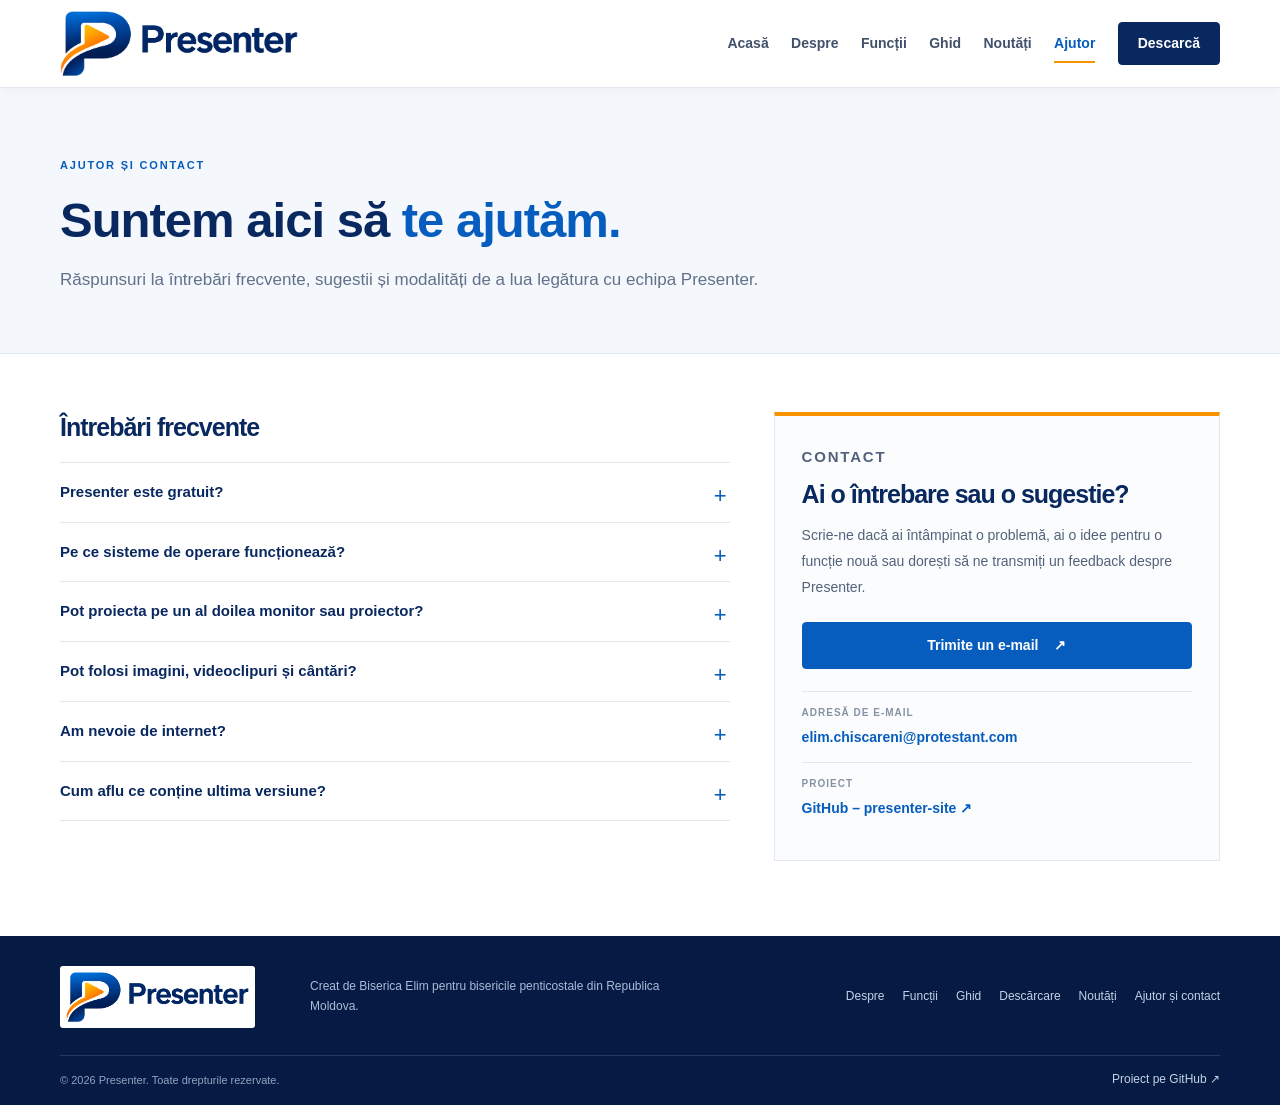
==== ajutor.html @ 41264cc9 "Presenter website redesign" ====
<!doctype html>
<html lang="ro">
<head>
  <meta charset="utf-8"><meta name="viewport" content="width=device-width, initial-scale=1"><meta name="theme-color" content="#09285f">
  <meta name="description" content="Ajutor, întrebări frecvente și date de contact pentru aplicația Presenter.">
  <title>Ajutor și contact – Presenter</title><link rel="icon" href="/assets/presenter-icon.png" type="image/png"><link rel="apple-touch-icon" href="/assets/presenter-icon.png"><link rel="stylesheet" href="/styles.css">
</head>
<body>
  <header class="site-header"><div class="container header-inner"><a class="brand" href="/index.html" aria-label="Presenter – Acasă"><img src="/assets/presenter-logo.png" alt="Presenter" width="250" height="69"></a><button class="menu-toggle" id="menuToggle" aria-label="Deschide meniul" aria-expanded="false" aria-controls="mainNav"><span></span><span></span><span></span></button><nav class="main-nav" id="mainNav" aria-label="Navigare principală"><a href="/index.html">Acasă</a><a href="/despre.html">Despre</a><a href="/functii.html">Funcții</a><a href="/ghid.html">Ghid</a><a href="/noutati.html">Noutăți</a><a class="active" href="/ajutor.html" aria-current="page">Ajutor</a><a class="nav-cta" href="/descarcare.html">Descarcă</a></nav></div></header>
  <main>
    <section class="page-heading"><div class="container"><p class="eyebrow eyebrow-blue">AJUTOR ȘI CONTACT</p><h1>Suntem aici să <span>te ajutăm.</span></h1><p>Răspunsuri la întrebări frecvente, sugestii și modalități de a lua legătura cu echipa Presenter.</p></div></section>
    <section class="content-section"><div class="container help-layout">
      <div><h2 class="subsection-title">Întrebări frecvente</h2><div class="faq-list">
        <details><summary>Presenter este gratuit?</summary><p>Da. Aplicația Presenter este oferită gratuit pentru utilizare de către biserici.</p></details>
        <details><summary>Pe ce sisteme de operare funcționează?</summary><p>Versiunea publicată în prezent este destinată calculatoarelor cu Windows 10 sau Windows 11, pe 64 de biți (x64).</p></details>
        <details><summary>Pot proiecta pe un al doilea monitor sau proiector?</summary><p>Da. Presenter este conceput pentru control de pe calculatorul operatorului și afișarea conținutului pe un ecran separat. În Windows, ecranul trebuie configurat în modul Extindere.</p></details>
        <details><summary>Pot folosi imagini, videoclipuri și cântări?</summary><p>Da. Presenter include funcții pentru versete biblice, cântări, imagini și videoclipuri. Disponibilitatea anumitor opțiuni poate depinde de versiunea instalată.</p></details>
        <details><summary>Am nevoie de internet?</summary><p>Conținutul local poate fi pregătit și utilizat pe calculator. Pentru YouTube și alte resurse online este necesară o conexiune la internet.</p></details>
        <details><summary>Cum aflu ce conține ultima versiune?</summary><p>Deschide pagina Noutăți pentru a consulta istoricul lansărilor și modificările publicate.</p><a class="text-link" href="/noutati.html">Consultă istoricul versiunilor →</a></details>
      </div></div>
      <aside class="contact-panel"><p class="eyebrow eyebrow-blue">CONTACT</p><h2>Ai o întrebare sau o sugestie?</h2><p>Scrie-ne dacă ai întâmpinat o problemă, ai o idee pentru o funcție nouă sau dorești să ne transmiți un feedback despre Presenter.</p><a class="button button-primary contact-button" href="mailto:elim.chiscareni@protestant.com?subject=Mesaj%20pentru%20Presenter&body=Salut!%0A%0AVersiunea%20Presenter:%0A%0ATipul%20mesajului%20(propunere%2Fproblem%C4%83%2F%C3%AEntrebare):%0A%0ADescriere:%0A">Trimite un e-mail <span>↗</span></a><div class="contact-detail"><span>ADRESĂ DE E-MAIL</span><a href="mailto:elim.chiscareni@protestant.com">elim.chiscareni@protestant.com</a></div><div class="contact-detail"><span>PROIECT</span><a href="https://github.com/elimchiscareni/presenter-site" target="_blank" rel="noopener">GitHub – presenter-site ↗</a></div></aside>
    </div></section>
  </main>
  <footer class="site-footer"><div class="container footer-main"><a class="footer-brand" href="/index.html"><img src="/assets/presenter-logo.png" alt="Presenter" width="205" height="57"></a><p class="footer-mission">Creat de Biserica Elim pentru bisericile penticostale din Republica Moldova.</p><div class="footer-links"><a href="/despre.html">Despre</a><a href="/functii.html">Funcții</a><a href="/ghid.html">Ghid</a><a href="/descarcare.html">Descărcare</a><a href="/noutati.html">Noutăți</a><a href="/ajutor.html">Ajutor și contact</a></div></div><div class="container footer-bottom"><span>© <span data-year></span> Presenter. Toate drepturile rezervate.</span><a href="https://github.com/elimchiscareni/presenter-site" target="_blank" rel="noopener">Proiect pe GitHub ↗</a></div></footer>
  <script src="/script.js" defer></script>
</body></html>
---- styles.css ----
:root {
  --navy: #09285f;
  --navy-deep: #061b43;
  --blue: #075dbd;
  --blue-bright: #1682e8;
  --orange: #f79400;
  --ink: #17243a;
  --muted: #62718a;
  --pale: #f4f7fb;
  --line: #e2e8f0;
  --white: #fff;
  --green: #35a77d;
  --content: 1160px;
}
* { box-sizing: border-box; }
html { scroll-behavior: smooth; }
body { margin: 0; color: var(--ink); background: #fff; font-family: "Segoe UI", Arial, sans-serif; line-height: 1.65; }
a { color: inherit; text-decoration: none; }
img { max-width: 100%; }
.container { width: min(var(--content), calc(100% - 48px)); margin: 0 auto; }
.site-header { position: sticky; top: 0; z-index: 50; height: 88px; background: rgba(255,255,255,.98); border-bottom: 1px solid var(--line); box-shadow: 0 2px 10px rgba(9,40,95,.035); }
.header-inner { height: 100%; display: flex; align-items: center; justify-content: space-between; gap: 28px; }
.brand { display: inline-flex; align-items: center; flex: 0 0 auto; }
.brand img { display: block; width: 238px; height: auto; }
.main-nav { display: flex; align-items: center; justify-content: flex-end; gap: clamp(13px, 1.75vw, 25px); color: #42516a; font-size: 14px; font-weight: 600; white-space: nowrap; }
.main-nav a:not(.nav-cta) { position: relative; padding: 9px 0; transition: color .15s ease; }
.main-nav a:not(.nav-cta):hover, .main-nav a.active:not(.nav-cta) { color: var(--blue); }
.main-nav a.active:not(.nav-cta)::after { position: absolute; content: ""; left: 0; right: 0; bottom: 1px; height: 2px; background: var(--orange); }
.nav-cta { display: inline-flex; align-items: center; justify-content: center; min-height: 43px; padding: 0 19px; color: #fff; background: var(--navy); border: 1px solid var(--navy); border-radius: 4px; font-weight: 700; transition: background .15s ease, border-color .15s ease; }
.nav-cta:hover, .nav-cta.active { background: var(--blue); border-color: var(--blue); }
.menu-toggle { display: none; width: 42px; height: 42px; padding: 8px; border: 1px solid var(--line); border-radius: 4px; background: #fff; cursor: pointer; }
.menu-toggle span { display: block; width: 21px; height: 2px; margin: 5px auto; background: var(--navy); }

.home-hero { position: relative; overflow: hidden; padding: 82px 0 78px; color: #fff; background: linear-gradient(112deg, #061b43 0%, #09285f 58%, #0c3979 100%); }
.home-hero::after { position: absolute; content: ""; width: 580px; height: 580px; right: -150px; top: -220px; border: 1px solid rgba(255,255,255,.08); border-radius: 50%; box-shadow: 0 0 0 55px rgba(255,255,255,.018), 0 0 0 110px rgba(255,255,255,.015); pointer-events: none; }
.hero-layout { position: relative; z-index: 1; display: grid; grid-template-columns: 1.05fr .95fr; align-items: center; gap: 62px; }
.eyebrow { margin: 0 0 17px; color: #ffbe55; font-size: 11px; font-weight: 800; letter-spacing: 1.8px; }
.eyebrow span { display: inline-block; width: 7px; height: 7px; margin: 0 8px 1px 0; border-radius: 50%; background: var(--orange); }
.eyebrow-blue { color: var(--blue); }
.hero-copy h1 { max-width: 680px; margin: 0 0 20px; font-size: clamp(38px, 4.5vw, 60px); line-height: 1.12; letter-spacing: -1.8px; font-weight: 750; }
.hero-copy h1 span { color: #ffb84d; }
.hero-description { max-width: 590px; margin: 0; color: #d4dfef; font-size: 17px; line-height: 1.8; }
.hero-actions { display: flex; flex-wrap: wrap; align-items: center; gap: 13px; margin-top: 30px; }
.button { display: inline-flex; align-items: center; justify-content: center; gap: 16px; min-height: 47px; padding: 0 20px; border: 1px solid transparent; border-radius: 4px; font-size: 14px; font-weight: 700; cursor: pointer; transition: background .16s ease, border-color .16s ease, transform .16s ease; }
.button:hover { transform: translateY(-1px); }
.button-primary { color: #fff; background: var(--blue); border-color: var(--blue); }
.button-primary:hover { background: #064f9f; border-color: #064f9f; }
.home-hero .button-primary { color: #fff; background: #f18a00; border-color: #f18a00; }
.home-hero .button-primary:hover { background: #d97900; border-color: #d97900; }
.button-outline { color: #fff; background: transparent; border-color: rgba(255,255,255,.48); }
.button-outline:hover { background: rgba(255,255,255,.08); }
.button-outline-dark { color: var(--navy); background: #fff; border-color: #bfcbdc; }
.button-outline-dark:hover { border-color: var(--blue); color: var(--blue); }
.hero-note { display: flex; align-items: center; gap: 8px; margin: 21px 0 0; color: #b7c8df; font-size: 12px; }
.hero-note span { color: #82dfba; font-size: 17px; font-weight: 700; }
.hero-preview { min-height: 365px; display: flex; flex-direction: column; align-items: center; justify-content: center; }
.preview-window { width: min(100%, 490px); min-height: 300px; overflow: hidden; border: 8px solid #102e62; border-radius: 9px; background: radial-gradient(ellipse at center, #173c78 0%, #0a214d 68%); box-shadow: 0 30px 70px rgba(0,0,0,.3), 0 0 0 1px rgba(255,255,255,.13); }
.preview-top, .preview-bottom { display: flex; align-items: center; justify-content: space-between; min-height: 43px; padding: 0 17px; color: #a9bddc; font-size: 9px; letter-spacing: 1.5px; }
.preview-brand { display: inline-flex; align-items: center; gap: 8px; color: #fff; font-weight: 800; }
.preview-brand img { border-radius: 5px; }
.live-indicator { color: #95e3c4; font-weight: 700; }
.live-indicator i { display: inline-block; width: 6px; height: 6px; margin-right: 5px; border-radius: 50%; background: #53d2a1; }
.preview-content { min-height: 208px; display: flex; flex-direction: column; align-items: center; justify-content: center; padding: 20px; text-align: center; }
.preview-reference { color: #ffbf5d; font-size: 10px; font-weight: 800; letter-spacing: 2.3px; }
.preview-content strong { margin-top: 17px; color: #fff; font-size: clamp(24px, 3vw, 34px); line-height: 1.35; letter-spacing: -.6px; }
.preview-divider { width: 46px; height: 2px; margin: 17px 0 12px; background: #ffad36; }
.preview-content small { color: #b7c9e2; font-size: 12px; }
.preview-bottom { min-height: 35px; border-top: 1px solid rgba(255,255,255,.09); font-size: 8px; }
.preview-caption { display: flex; align-items: center; gap: 9px; margin-top: 18px; color: #b7c8df; font-size: 12px; }
.preview-caption span { display: inline-block; width: 24px; height: 2px; background: var(--orange); }

.quick-section { padding: 70px 0 78px; background: #fff; }
.section-heading { max-width: 720px; }
.compact-heading { margin-bottom: 30px; }
.section-heading h2, .home-download h2, .page-heading h1, .content-section h2 { margin: 0; color: var(--navy); font-size: clamp(27px, 3.4vw, 40px); line-height: 1.2; letter-spacing: -1px; }
.section-heading h2 span, .home-download h2 span, .page-heading h1 span { color: var(--blue); }
.quick-grid { display: grid; grid-template-columns: repeat(3, 1fr); gap: 18px; }
.quick-card { display: flex; flex-direction: column; min-height: 205px; padding: 23px 24px; border: 1px solid var(--line); border-radius: 5px; background: #fff; transition: border-color .16s ease, box-shadow .16s ease, transform .16s ease; }
.quick-card:hover { border-color: #a8c6ea; box-shadow: 0 10px 30px rgba(9,40,95,.08); transform: translateY(-2px); }
.quick-number { margin-bottom: 14px; color: var(--orange); font-size: 12px; font-weight: 800; letter-spacing: 1px; }
.quick-card strong { color: var(--navy); font-size: 18px; }
.quick-card p { margin: 8px 0 18px; color: var(--muted); font-size: 14px; }
.card-link { margin-top: auto; color: var(--blue); font-size: 13px; font-weight: 700; }
.card-link b { padding-left: 5px; }
.home-download { padding: 42px 0; background: var(--pale); border-top: 1px solid var(--line); }
.home-download-inner { display: flex; align-items: center; justify-content: space-between; gap: 35px; }
.home-download .eyebrow { margin-bottom: 8px; }
.home-download h2 { font-size: clamp(25px, 3vw, 34px); }
.home-download p:last-child { margin: 9px 0 0; color: var(--muted); font-size: 14px; }

.page-heading { padding: 68px 0 59px; background: #f4f7fb; border-bottom: 1px solid var(--line); }
.page-heading .container { max-width: var(--content); }
.page-heading h1 { max-width: 800px; font-size: clamp(34px, 4vw, 49px); }
.page-heading p:last-child { max-width: 750px; margin: 16px 0 0; color: var(--muted); font-size: 17px; }
.content-section { padding: 58px 0 75px; }
.content-narrow { max-width: 850px; }
.content-section h2 { margin: 34px 0 13px; font-size: 25px; }
.content-section h2:first-child { margin-top: 0; }
.content-section p { color: #53627a; font-size: 15px; line-height: 1.85; }
.statement-card { display: flex; align-items: center; gap: 18px; margin: 32px 0; padding: 21px 24px; border-left: 3px solid var(--orange); background: #f5f8fc; }
.statement-card img { flex: 0 0 auto; border-radius: 9px; }
.statement-card strong { color: var(--navy); font-size: 16px; }
.statement-card p { margin: 4px 0 0; font-size: 14px; }
.inline-actions { display: flex; align-items: center; flex-wrap: wrap; gap: 20px; margin-top: 25px; }
.text-link { color: var(--blue); font-size: 14px; font-weight: 700; }
.text-link:hover { color: var(--navy); text-decoration: underline; }

.feature-detail-grid { display: grid; grid-template-columns: repeat(3, 1fr); gap: 18px; }
.feature-detail { min-height: 230px; padding: 24px; border: 1px solid var(--line); border-radius: 5px; background: #fff; }
.feature-symbol { display: inline-grid; place-items: center; width: 39px; height: 39px; margin-bottom: 14px; border-radius: 4px; font-size: 13px; font-weight: 800; }
.feature-symbol.blue { color: #075dbd; background: #eaf3ff; }
.feature-symbol.orange { color: #c87500; background: #fff2df; }
.feature-symbol.violet { color: #7255bc; background: #f1edff; }
.feature-symbol.green { color: #18825e; background: #e6f7f0; }
.feature-detail h2 { margin: 0 0 8px; font-size: 19px; }
.feature-detail p { margin: 0; font-size: 14px; }
.content-note { margin-top: 27px; padding: 14px 17px; border-left: 3px solid #9bb9dc; background: #f5f8fc; font-size: 13px !important; }
.content-note a { color: var(--blue); font-weight: 700; }
.callout-row { display: flex; align-items: center; justify-content: space-between; gap: 28px; margin-top: 38px; padding: 24px; background: var(--pale); border: 1px solid var(--line); }
.callout-row strong { color: var(--navy); font-size: 18px; }
.callout-row p { margin: 4px 0 0; font-size: 13px; }
.callout-row .inline-actions { margin: 0; }

.guide-steps { list-style: none; margin: 0; padding: 0; }
.guide-steps li { display: grid; grid-template-columns: 48px 1fr; gap: 20px; padding: 0 0 29px; margin-bottom: 28px; border-bottom: 1px solid var(--line); }
.guide-steps li:last-child { margin-bottom: 0; }
.step-index { display: grid; place-items: center; width: 44px; height: 44px; border-radius: 50%; color: #fff; background: var(--navy); font-size: 17px; font-weight: 800; }
.guide-steps h2 { margin: 0 0 7px; font-size: 21px; }
.guide-steps p { margin: 0 0 8px; }
kbd { display: inline-block; min-width: 28px; padding: 1px 6px; border: 1px solid #cbd5e1; border-bottom-width: 2px; border-radius: 4px; color: var(--navy); background: #fff; font-family: inherit; font-size: 12px; font-weight: 700; text-align: center; }
.guide-help { margin-top: 36px; padding: 24px; background: #f4f7fb; border: 1px solid var(--line); }
.guide-help strong { color: var(--navy); font-size: 18px; }
.guide-help p { margin: 5px 0 16px; }
.guide-help .button { min-height: 42px; }

.download-page-layout { display: grid; grid-template-columns: minmax(0, 1.05fr) minmax(290px, .95fr); align-items: start; gap: 30px; }
.download-box { padding: 30px; border: 1px solid var(--line); border-top: 4px solid var(--blue); border-radius: 5px; box-shadow: 0 12px 34px rgba(9,40,95,.06); }
.download-box-top { display: flex; align-items: center; gap: 18px; margin-bottom: 24px; }
.download-box-top img { border-radius: 12px; }
.status-label { display: inline-flex; align-items: center; gap: 7px; color: var(--green); font-size: 10px; font-weight: 800; letter-spacing: 1.2px; }
.status-label i { width: 7px; height: 7px; border-radius: 50%; background: var(--green); }
.download-box h2 { margin: 3px 0 0; font-size: 31px; }
.download-box-top p { margin: 0; font-size: 13px; }
.button-download { width: 100%; min-height: 55px; font-size: 15px; }
.download-meta { display: flex; justify-content: center; flex-wrap: wrap; gap: 13px; margin-top: 16px; color: var(--muted); font-size: 12px; }
.download-status { margin: 12px 0 14px; color: var(--muted); font-size: 12px !important; text-align: center; }
.download-box > .text-link { display: block; text-align: center; }
.download-info { padding: 9px 0 0; }
.download-info h2 { margin: 0 0 15px; font-size: 22px; }
.download-info ul { margin: 0; padding-left: 20px; color: var(--muted); font-size: 14px; }
.download-info li { margin-bottom: 10px; }
.info-note { margin: 23px 0; padding: 17px; background: #f4f7fb; border-left: 3px solid var(--orange); }
.info-note strong { color: var(--navy); font-size: 14px; }
.info-note p { margin: 4px 0 0; font-size: 13px; }
.light-band { background: var(--pale); border-top: 1px solid var(--line); }
.updates-mini { display: flex; align-items: center; justify-content: space-between; gap: 25px; }
.updates-mini h2 { margin: 0 0 6px; font-size: 25px; }
.updates-mini p:last-child { margin: 0; font-size: 14px; }

.release-page-container { max-width: 970px; }
.release-intro { display: flex; align-items: flex-end; justify-content: space-between; gap: 24px; margin-bottom: 26px; }
.release-intro h2 { margin: 6px 0 5px; }
.release-intro p { margin: 0; }
.release-list { display: grid; gap: 14px; }
.release-card { display: grid; grid-template-columns: 125px 1fr; gap: 22px; padding: 22px 24px; border: 1px solid var(--line); border-radius: 5px; background: #fff; }
.release-version { align-self: start; padding: 8px 10px; color: var(--navy); background: #eef4fc; border-radius: 4px; font-size: 14px; font-weight: 800; text-align: center; }
.release-content strong { display: block; color: var(--navy); font-size: 17px; }
.release-content p { margin: 8px 0 10px; font-size: 14px; white-space: pre-line; }
.release-meta { margin-bottom: 9px; color: #8793a5; font-size: 12px; }
.release-badge { display: inline-block; margin-left: 7px; padding: 3px 7px; border-radius: 3px; color: #146c4d; background: #e6f7ef; font-size: 10px; font-weight: 800; vertical-align: 2px; }
.release-link { display: inline-block; margin-top: 1px; }

.help-layout { display: grid; grid-template-columns: minmax(0, 1.2fr) minmax(280px, .8fr); align-items: start; gap: 44px; }
.subsection-title { margin: 0 0 20px !important; }
.faq-list { border-top: 1px solid var(--line); }
.faq-list details { padding: 17px 0; border-bottom: 1px solid var(--line); }
.faq-list summary { position: relative; padding-right: 25px; color: var(--navy); font-size: 15px; font-weight: 700; cursor: pointer; list-style: none; }
.faq-list summary::-webkit-details-marker { display: none; }
.faq-list summary::after { position: absolute; right: 3px; top: -2px; content: "+"; color: var(--blue); font-size: 22px; font-weight: 400; }
.faq-list details[open] summary::after { content: "−"; }
.faq-list details p { margin: 10px 0 0; font-size: 14px; }
.faq-list details .text-link { display: inline-block; margin-top: 8px; }
.contact-panel { padding: 27px; border: 1px solid var(--line); border-top: 4px solid var(--orange); background: #fbfcfe; }
.contact-panel .eyebrow { margin-bottom: 8px; }
.contact-panel h2 { margin: 0 0 10px; font-size: 25px; }
.contact-panel > p:not(.eyebrow) { font-size: 14px; }
.contact-button { width: 100%; margin: 8px 0 22px; }
.contact-detail { display: flex; flex-direction: column; gap: 4px; padding: 13px 0; border-top: 1px solid var(--line); }
.contact-detail span { color: #8692a4; font-size: 10px; font-weight: 800; letter-spacing: 1px; }
.contact-detail a { color: var(--blue); font-size: 14px; font-weight: 700; overflow-wrap: anywhere; }

.site-footer { color: #d8e3f4; background: #061b43; }
.footer-main { display: grid; grid-template-columns: 220px minmax(220px, 1fr) auto; align-items: center; gap: 30px; padding-top: 30px; padding-bottom: 27px; }
.footer-brand img { display: block; width: 195px; height: auto; padding: 6px; border-radius: 3px; background: #fff; }
.footer-mission { max-width: 360px; margin: 0; color: #a9bdd8; font-size: 12px; }
.footer-links { display: flex; flex-wrap: wrap; justify-content: flex-end; gap: 10px 18px; max-width: 420px; }
.footer-links a, .footer-bottom a { color: #c3d2e7; font-size: 12px; }
.footer-links a:hover, .footer-bottom a:hover { color: #fff; text-decoration: underline; }
.footer-bottom { display: flex; align-items: center; justify-content: space-between; gap: 20px; padding-top: 14px; padding-bottom: 15px; border-top: 1px solid rgba(255,255,255,.13); color: #8fa5c3; font-size: 11px; }

@media (max-width: 1100px) {
  .brand img { width: 210px; }
  .main-nav { gap: 14px; font-size: 13px; }
  .nav-cta { padding: 0 14px; }
  .hero-layout { gap: 36px; }
}
@media (max-width: 930px) {
  .site-header { height: 78px; }
  .brand img { width: 210px; }
  .menu-toggle { display: block; }
  .main-nav { position: absolute; top: 77px; left: 0; right: 0; display: none; align-items: stretch; gap: 0; padding: 9px 24px 18px; border-bottom: 1px solid var(--line); background: #fff; box-shadow: 0 14px 22px rgba(9,40,95,.09); white-space: normal; }
  .main-nav.open { display: flex; flex-direction: column; }
  .main-nav a:not(.nav-cta) { padding: 11px 0; border-bottom: 1px solid #edf1f6; }
  .main-nav a.active:not(.nav-cta)::after { display: none; }
  .nav-cta { align-self: flex-start; margin-top: 13px; }
  .hero-layout { grid-template-columns: 1fr; gap: 30px; }
  .hero-copy { max-width: 720px; }
  .hero-preview { min-height: auto; }
  .preview-window { max-width: 560px; }
  .feature-detail-grid { grid-template-columns: repeat(2, 1fr); }
  .footer-main { grid-template-columns: 210px 1fr; }
  .footer-links { grid-column: 1 / -1; justify-content: flex-start; max-width: none; }
}
@media (max-width: 700px) {
  .container { width: min(var(--content), calc(100% - 34px)); }
  .home-hero { padding: 57px 0 54px; }
  .hero-copy h1 { font-size: clamp(36px, 10vw, 49px); }
  .hero-description { font-size: 15px; }
  .hero-preview { margin-top: 3px; }
  .preview-window { min-height: 270px; border-width: 6px; }
  .preview-content { min-height: 180px; }
  .preview-content strong { font-size: 27px; }
  .quick-section { padding: 50px 0 55px; }
  .quick-grid { grid-template-columns: 1fr; }
  .quick-card { min-height: 170px; }
  .home-download-inner { align-items: flex-start; flex-direction: column; }
  .page-heading { padding: 47px 0 42px; }
  .page-heading p:last-child { font-size: 15px; }
  .content-section { padding: 40px 0 54px; }
  .feature-detail-grid { grid-template-columns: 1fr; }
  .feature-detail { min-height: unset; }
  .callout-row, .updates-mini { align-items: flex-start; flex-direction: column; }
  .callout-row .inline-actions { flex-direction: column; align-items: stretch; width: 100%; }
  .callout-row .button { width: 100%; }
  .guide-steps li { grid-template-columns: 38px 1fr; gap: 13px; }
  .step-index { width: 36px; height: 36px; font-size: 15px; }
  .guide-steps h2 { font-size: 19px; }
  .download-page-layout, .help-layout { grid-template-columns: 1fr; gap: 30px; }
  .download-box { padding: 22px; }
  .release-intro { align-items: flex-start; flex-direction: column; }
  .release-card { grid-template-columns: 1fr; gap: 12px; padding: 18px; }
  .release-version { justify-self: start; min-width: 95px; }
  .footer-main { grid-template-columns: 1fr; gap: 18px; }
  .footer-links { grid-column: auto; justify-content: flex-start; gap: 9px 15px; }
  .footer-bottom { align-items: flex-start; flex-direction: column; gap: 5px; }
}
@media (prefers-reduced-motion: reduce) {
  html { scroll-behavior: auto; }
  *, *::before, *::after { transition-duration: .01ms !important; animation-duration: .01ms !important; }
}
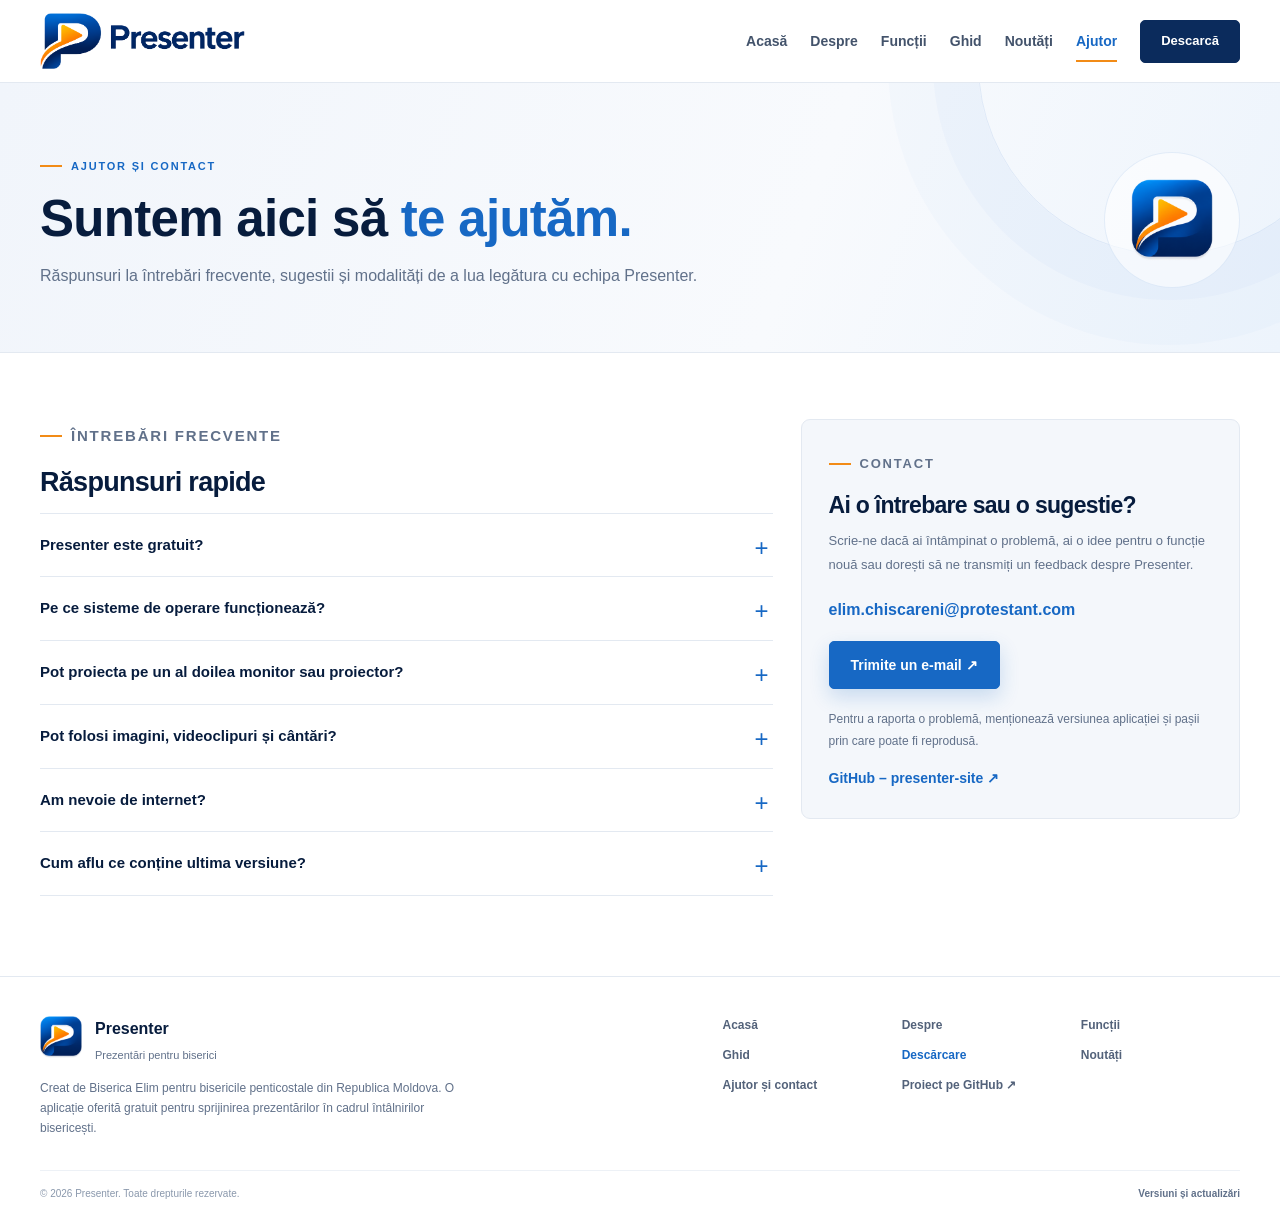
==== commit 60e4fc3a: "Presenter website – Design Revision 2" ====
--- a/ajutor.html
+++ b/ajutor.html
@@ -1,26 +1,19 @@
 <!doctype html>
-<html lang="ro">
-<head>
-  <meta charset="utf-8"><meta name="viewport" content="width=device-width, initial-scale=1"><meta name="theme-color" content="#09285f">
-  <meta name="description" content="Ajutor, întrebări frecvente și date de contact pentru aplicația Presenter.">
-  <title>Ajutor și contact – Presenter</title><link rel="icon" href="/assets/presenter-icon.png" type="image/png"><link rel="apple-touch-icon" href="/assets/presenter-icon.png"><link rel="stylesheet" href="/styles.css">
-</head>
-<body>
-  <header class="site-header"><div class="container header-inner"><a class="brand" href="/index.html" aria-label="Presenter – Acasă"><img src="/assets/presenter-logo.png" alt="Presenter" width="250" height="69"></a><button class="menu-toggle" id="menuToggle" aria-label="Deschide meniul" aria-expanded="false" aria-controls="mainNav"><span></span><span></span><span></span></button><nav class="main-nav" id="mainNav" aria-label="Navigare principală"><a href="/index.html">Acasă</a><a href="/despre.html">Despre</a><a href="/functii.html">Funcții</a><a href="/ghid.html">Ghid</a><a href="/noutati.html">Noutăți</a><a class="active" href="/ajutor.html" aria-current="page">Ajutor</a><a class="nav-cta" href="/descarcare.html">Descarcă</a></nav></div></header>
-  <main>
-    <section class="page-heading"><div class="container"><p class="eyebrow eyebrow-blue">AJUTOR ȘI CONTACT</p><h1>Suntem aici să <span>te ajutăm.</span></h1><p>Răspunsuri la întrebări frecvente, sugestii și modalități de a lua legătura cu echipa Presenter.</p></div></section>
-    <section class="content-section"><div class="container help-layout">
-      <div><h2 class="subsection-title">Întrebări frecvente</h2><div class="faq-list">
-        <details><summary>Presenter este gratuit?</summary><p>Da. Aplicația Presenter este oferită gratuit pentru utilizare de către biserici.</p></details>
-        <details><summary>Pe ce sisteme de operare funcționează?</summary><p>Versiunea publicată în prezent este destinată calculatoarelor cu Windows 10 sau Windows 11, pe 64 de biți (x64).</p></details>
-        <details><summary>Pot proiecta pe un al doilea monitor sau proiector?</summary><p>Da. Presenter este conceput pentru control de pe calculatorul operatorului și afișarea conținutului pe un ecran separat. În Windows, ecranul trebuie configurat în modul Extindere.</p></details>
-        <details><summary>Pot folosi imagini, videoclipuri și cântări?</summary><p>Da. Presenter include funcții pentru versete biblice, cântări, imagini și videoclipuri. Disponibilitatea anumitor opțiuni poate depinde de versiunea instalată.</p></details>
-        <details><summary>Am nevoie de internet?</summary><p>Conținutul local poate fi pregătit și utilizat pe calculator. Pentru YouTube și alte resurse online este necesară o conexiune la internet.</p></details>
-        <details><summary>Cum aflu ce conține ultima versiune?</summary><p>Deschide pagina Noutăți pentru a consulta istoricul lansărilor și modificările publicate.</p><a class="text-link" href="/noutati.html">Consultă istoricul versiunilor →</a></details>
-      </div></div>
-      <aside class="contact-panel"><p class="eyebrow eyebrow-blue">CONTACT</p><h2>Ai o întrebare sau o sugestie?</h2><p>Scrie-ne dacă ai întâmpinat o problemă, ai o idee pentru o funcție nouă sau dorești să ne transmiți un feedback despre Presenter.</p><a class="button button-primary contact-button" href="mailto:elim.chiscareni@protestant.com?subject=Mesaj%20pentru%20Presenter&body=Salut!%0A%0AVersiunea%20Presenter:%0A%0ATipul%20mesajului%20(propunere%2Fproblem%C4%83%2F%C3%AEntrebare):%0A%0ADescriere:%0A">Trimite un e-mail <span>↗</span></a><div class="contact-detail"><span>ADRESĂ DE E-MAIL</span><a href="mailto:elim.chiscareni@protestant.com">elim.chiscareni@protestant.com</a></div><div class="contact-detail"><span>PROIECT</span><a href="https://github.com/elimchiscareni/presenter-site" target="_blank" rel="noopener">GitHub – presenter-site ↗</a></div></aside>
-    </div></section>
-  </main>
-  <footer class="site-footer"><div class="container footer-main"><a class="footer-brand" href="/index.html"><img src="/assets/presenter-logo.png" alt="Presenter" width="205" height="57"></a><p class="footer-mission">Creat de Biserica Elim pentru bisericile penticostale din Republica Moldova.</p><div class="footer-links"><a href="/despre.html">Despre</a><a href="/functii.html">Funcții</a><a href="/ghid.html">Ghid</a><a href="/descarcare.html">Descărcare</a><a href="/noutati.html">Noutăți</a><a href="/ajutor.html">Ajutor și contact</a></div></div><div class="container footer-bottom"><span>© <span data-year></span> Presenter. Toate drepturile rezervate.</span><a href="https://github.com/elimchiscareni/presenter-site" target="_blank" rel="noopener">Proiect pe GitHub ↗</a></div></footer>
-  <script src="/script.js" defer></script>
-</body></html>
+<html lang="ro"><head>
+<meta charset="utf-8"><meta name="viewport" content="width=device-width, initial-scale=1">
+<meta name="theme-color" content="#071c3d"><meta name="description" content="Ajutor, întrebări frecvente și date de contact pentru aplicația Presenter.">
+<title>Ajutor și contact Presenter – întrebări frecvente</title>
+<link rel="icon" href="/assets/presenter-icon.png" type="image/png"><link rel="apple-touch-icon" href="/assets/presenter-icon.png">
+<link rel="stylesheet" href="/styles.css"><script src="/script.js" defer></script>
+</head><body><a class="skip-link" href="#main">Sari la conținut</a>
+<header class="site-header"><div class="container header-inner">
+  <a class="brand" href="/index.html" aria-label="Presenter – pagina principală"><img src="/assets/presenter-logo.png" alt="Presenter – Prezentări pentru biserici" width="1326" height="366"></a>
+  <button class="menu-toggle" id="menuToggle" type="button" aria-label="Deschide meniul" aria-expanded="false" aria-controls="mainNav"><span></span><span></span><span></span></button>
+  <nav class="main-nav" id="mainNav" aria-label="Navigare principală"><a href="/index.html">Acasă</a><a href="/despre.html">Despre</a><a href="/functii.html">Funcții</a><a href="/ghid.html">Ghid</a><a href="/noutati.html">Noutăți</a><a href="/ajutor.html" aria-current="page">Ajutor</a><a class="nav-cta" href="/descarcare.html">Descarcă</a></nav>
+</div></header><main id="main"><section class="page-hero"><div class="container page-hero-inner"><div><p class="eyebrow">AJUTOR ȘI CONTACT</p><h1>Suntem aici să <span>te ajutăm.</span></h1><p class="lead">Răspunsuri la întrebări frecvente, sugestii și modalități de a lua legătura cu echipa Presenter.</p></div><div class="page-mark"><img src="/assets/presenter-icon.png" alt="" width="256" height="256"></div></div></section><section class="content"><div class="container help-grid"><div><p class="eyebrow">ÎNTREBĂRI FRECVENTE</p><h2>Răspunsuri rapide</h2><div class="faq-list"><details class="faq-item"><summary>Presenter este gratuit?</summary><div class="faq-answer">Da. Aplicația Presenter este oferită gratuit pentru utilizare de către biserici.</div></details><details class="faq-item"><summary>Pe ce sisteme de operare funcționează?</summary><div class="faq-answer">Versiunea publicată în prezent este destinată calculatoarelor cu Windows 10 sau Windows 11, pe 64 de biți (x64).</div></details><details class="faq-item"><summary>Pot proiecta pe un al doilea monitor sau proiector?</summary><div class="faq-answer">Da. Presenter este conceput pentru control de pe calculatorul operatorului și afișarea conținutului pe un ecran separat. În Windows, ecranul trebuie configurat în modul Extindere.</div></details><details class="faq-item"><summary>Pot folosi imagini, videoclipuri și cântări?</summary><div class="faq-answer">Da. Presenter include funcții pentru versete biblice, cântări, imagini și videoclipuri. Disponibilitatea anumitor opțiuni poate depinde de versiunea instalată.</div></details><details class="faq-item"><summary>Am nevoie de internet?</summary><div class="faq-answer">Conținutul local poate fi pregătit și utilizat pe calculator. Pentru YouTube și alte resurse online este necesară o conexiune la internet.</div></details><details class="faq-item"><summary>Cum aflu ce conține ultima versiune?</summary><div class="faq-answer">Deschide pagina Noutăți pentru a consulta istoricul lansărilor și modificările publicate.</div></details></div></div>
+<aside class="contact-card"><p class="eyebrow">CONTACT</p><h2>Ai o întrebare sau o sugestie?</h2><p>Scrie-ne dacă ai întâmpinat o problemă, ai o idee pentru o funcție nouă sau dorești să ne transmiți un feedback despre Presenter.</p><a class="contact-email" href="mailto:elim.chiscareni@protestant.com?subject=Mesaj%20pentru%20Presenter&body=Salut!%0A%0AVersiunea%20Presenter:%0A%0ATipul%20mesajului%20(propunere%2Fproblem%C4%83%2F%C3%AEntrebare):%0A%0ADescriere:%0A">elim.chiscareni@protestant.com</a><div><a class="button button-primary" href="mailto:elim.chiscareni@protestant.com?subject=Mesaj%20pentru%20Presenter">Trimite un e-mail ↗</a></div><p style="margin-top:20px;font-size:12px">Pentru a raporta o problemă, menționează versiunea aplicației și pașii prin care poate fi reprodusă.</p><a class="text-link" href="https://github.com/elimchiscareni/presenter-site" target="_blank" rel="noopener">GitHub – presenter-site ↗</a></aside>
+</div></section></main><footer class="site-footer"><div class="container footer-main">
+<div><a class="footer-brand" href="/index.html"><img src="/assets/presenter-icon.png" alt="" width="256" height="256"><span><strong>Presenter</strong><small>Prezentări pentru biserici</small></span></a>
+<p class="footer-credit">Creat de Biserica Elim pentru bisericile penticostale din Republica Moldova. O aplicație oferită gratuit pentru sprijinirea prezentărilor în cadrul întâlnirilor bisericești.</p></div>
+<nav class="footer-links" aria-label="Navigare în subsol"><a href="/index.html">Acasă</a><a href="/despre.html">Despre</a><a href="/functii.html">Funcții</a><a href="/ghid.html">Ghid</a><a href="/descarcare.html" class="footer-download">Descărcare</a><a href="/noutati.html">Noutăți</a><a href="/ajutor.html">Ajutor și contact</a><a href="https://github.com/elimchiscareni/presenter-site" target="_blank" rel="noopener">Proiect pe GitHub ↗</a></nav>
+</div><div class="container footer-bottom"><span>© <span data-year></span> Presenter. Toate drepturile rezervate.</span><a href="https://github.com/elimchiscareni/presenter-site/releases" target="_blank" rel="noopener">Versiuni și actualizări</a></div></footer></body></html>
--- a/styles.css
+++ b/styles.css
@@ -1,260 +1,243 @@
-:root {
-  --navy: #09285f;
-  --navy-deep: #061b43;
-  --blue: #075dbd;
-  --blue-bright: #1682e8;
-  --orange: #f79400;
-  --ink: #17243a;
-  --muted: #62718a;
-  --pale: #f4f7fb;
-  --line: #e2e8f0;
-  --white: #fff;
-  --green: #35a77d;
-  --content: 1160px;
+/* Presenter – site oficial | versiunea de previzualizare 3 */
+:root{
+  --navy:#071c3d;--navy-2:#0b2b5c;--blue:#1768c4;--blue-2:#3b8bea;--orange:#f28b16;
+  --ink:#14233a;--muted:#61718a;--muted-light:#8a98ac;--line:#e3e9f1;--paper:#f4f7fb;
+  --white:#fff;--green:#2c9b73;--content:1200px;--radius:12px;
+  --shadow:0 18px 48px rgba(8,31,67,.10);--shadow-soft:0 8px 24px rgba(8,31,67,.06)
 }
-* { box-sizing: border-box; }
-html { scroll-behavior: smooth; }
-body { margin: 0; color: var(--ink); background: #fff; font-family: "Segoe UI", Arial, sans-serif; line-height: 1.65; }
-a { color: inherit; text-decoration: none; }
-img { max-width: 100%; }
-.container { width: min(var(--content), calc(100% - 48px)); margin: 0 auto; }
-.site-header { position: sticky; top: 0; z-index: 50; height: 88px; background: rgba(255,255,255,.98); border-bottom: 1px solid var(--line); box-shadow: 0 2px 10px rgba(9,40,95,.035); }
-.header-inner { height: 100%; display: flex; align-items: center; justify-content: space-between; gap: 28px; }
-.brand { display: inline-flex; align-items: center; flex: 0 0 auto; }
-.brand img { display: block; width: 238px; height: auto; }
-.main-nav { display: flex; align-items: center; justify-content: flex-end; gap: clamp(13px, 1.75vw, 25px); color: #42516a; font-size: 14px; font-weight: 600; white-space: nowrap; }
-.main-nav a:not(.nav-cta) { position: relative; padding: 9px 0; transition: color .15s ease; }
-.main-nav a:not(.nav-cta):hover, .main-nav a.active:not(.nav-cta) { color: var(--blue); }
-.main-nav a.active:not(.nav-cta)::after { position: absolute; content: ""; left: 0; right: 0; bottom: 1px; height: 2px; background: var(--orange); }
-.nav-cta { display: inline-flex; align-items: center; justify-content: center; min-height: 43px; padding: 0 19px; color: #fff; background: var(--navy); border: 1px solid var(--navy); border-radius: 4px; font-weight: 700; transition: background .15s ease, border-color .15s ease; }
-.nav-cta:hover, .nav-cta.active { background: var(--blue); border-color: var(--blue); }
-.menu-toggle { display: none; width: 42px; height: 42px; padding: 8px; border: 1px solid var(--line); border-radius: 4px; background: #fff; cursor: pointer; }
-.menu-toggle span { display: block; width: 21px; height: 2px; margin: 5px auto; background: var(--navy); }
-
-.home-hero { position: relative; overflow: hidden; padding: 82px 0 78px; color: #fff; background: linear-gradient(112deg, #061b43 0%, #09285f 58%, #0c3979 100%); }
-.home-hero::after { position: absolute; content: ""; width: 580px; height: 580px; right: -150px; top: -220px; border: 1px solid rgba(255,255,255,.08); border-radius: 50%; box-shadow: 0 0 0 55px rgba(255,255,255,.018), 0 0 0 110px rgba(255,255,255,.015); pointer-events: none; }
-.hero-layout { position: relative; z-index: 1; display: grid; grid-template-columns: 1.05fr .95fr; align-items: center; gap: 62px; }
-.eyebrow { margin: 0 0 17px; color: #ffbe55; font-size: 11px; font-weight: 800; letter-spacing: 1.8px; }
-.eyebrow span { display: inline-block; width: 7px; height: 7px; margin: 0 8px 1px 0; border-radius: 50%; background: var(--orange); }
-.eyebrow-blue { color: var(--blue); }
-.hero-copy h1 { max-width: 680px; margin: 0 0 20px; font-size: clamp(38px, 4.5vw, 60px); line-height: 1.12; letter-spacing: -1.8px; font-weight: 750; }
-.hero-copy h1 span { color: #ffb84d; }
-.hero-description { max-width: 590px; margin: 0; color: #d4dfef; font-size: 17px; line-height: 1.8; }
-.hero-actions { display: flex; flex-wrap: wrap; align-items: center; gap: 13px; margin-top: 30px; }
-.button { display: inline-flex; align-items: center; justify-content: center; gap: 16px; min-height: 47px; padding: 0 20px; border: 1px solid transparent; border-radius: 4px; font-size: 14px; font-weight: 700; cursor: pointer; transition: background .16s ease, border-color .16s ease, transform .16s ease; }
-.button:hover { transform: translateY(-1px); }
-.button-primary { color: #fff; background: var(--blue); border-color: var(--blue); }
-.button-primary:hover { background: #064f9f; border-color: #064f9f; }
-.home-hero .button-primary { color: #fff; background: #f18a00; border-color: #f18a00; }
-.home-hero .button-primary:hover { background: #d97900; border-color: #d97900; }
-.button-outline { color: #fff; background: transparent; border-color: rgba(255,255,255,.48); }
-.button-outline:hover { background: rgba(255,255,255,.08); }
-.button-outline-dark { color: var(--navy); background: #fff; border-color: #bfcbdc; }
-.button-outline-dark:hover { border-color: var(--blue); color: var(--blue); }
-.hero-note { display: flex; align-items: center; gap: 8px; margin: 21px 0 0; color: #b7c8df; font-size: 12px; }
-.hero-note span { color: #82dfba; font-size: 17px; font-weight: 700; }
-.hero-preview { min-height: 365px; display: flex; flex-direction: column; align-items: center; justify-content: center; }
-.preview-window { width: min(100%, 490px); min-height: 300px; overflow: hidden; border: 8px solid #102e62; border-radius: 9px; background: radial-gradient(ellipse at center, #173c78 0%, #0a214d 68%); box-shadow: 0 30px 70px rgba(0,0,0,.3), 0 0 0 1px rgba(255,255,255,.13); }
-.preview-top, .preview-bottom { display: flex; align-items: center; justify-content: space-between; min-height: 43px; padding: 0 17px; color: #a9bddc; font-size: 9px; letter-spacing: 1.5px; }
-.preview-brand { display: inline-flex; align-items: center; gap: 8px; color: #fff; font-weight: 800; }
-.preview-brand img { border-radius: 5px; }
-.live-indicator { color: #95e3c4; font-weight: 700; }
-.live-indicator i { display: inline-block; width: 6px; height: 6px; margin-right: 5px; border-radius: 50%; background: #53d2a1; }
-.preview-content { min-height: 208px; display: flex; flex-direction: column; align-items: center; justify-content: center; padding: 20px; text-align: center; }
-.preview-reference { color: #ffbf5d; font-size: 10px; font-weight: 800; letter-spacing: 2.3px; }
-.preview-content strong { margin-top: 17px; color: #fff; font-size: clamp(24px, 3vw, 34px); line-height: 1.35; letter-spacing: -.6px; }
-.preview-divider { width: 46px; height: 2px; margin: 17px 0 12px; background: #ffad36; }
-.preview-content small { color: #b7c9e2; font-size: 12px; }
-.preview-bottom { min-height: 35px; border-top: 1px solid rgba(255,255,255,.09); font-size: 8px; }
-.preview-caption { display: flex; align-items: center; gap: 9px; margin-top: 18px; color: #b7c8df; font-size: 12px; }
-.preview-caption span { display: inline-block; width: 24px; height: 2px; background: var(--orange); }
-
-.quick-section { padding: 70px 0 78px; background: #fff; }
-.section-heading { max-width: 720px; }
-.compact-heading { margin-bottom: 30px; }
-.section-heading h2, .home-download h2, .page-heading h1, .content-section h2 { margin: 0; color: var(--navy); font-size: clamp(27px, 3.4vw, 40px); line-height: 1.2; letter-spacing: -1px; }
-.section-heading h2 span, .home-download h2 span, .page-heading h1 span { color: var(--blue); }
-.quick-grid { display: grid; grid-template-columns: repeat(3, 1fr); gap: 18px; }
-.quick-card { display: flex; flex-direction: column; min-height: 205px; padding: 23px 24px; border: 1px solid var(--line); border-radius: 5px; background: #fff; transition: border-color .16s ease, box-shadow .16s ease, transform .16s ease; }
-.quick-card:hover { border-color: #a8c6ea; box-shadow: 0 10px 30px rgba(9,40,95,.08); transform: translateY(-2px); }
-.quick-number { margin-bottom: 14px; color: var(--orange); font-size: 12px; font-weight: 800; letter-spacing: 1px; }
-.quick-card strong { color: var(--navy); font-size: 18px; }
-.quick-card p { margin: 8px 0 18px; color: var(--muted); font-size: 14px; }
-.card-link { margin-top: auto; color: var(--blue); font-size: 13px; font-weight: 700; }
-.card-link b { padding-left: 5px; }
-.home-download { padding: 42px 0; background: var(--pale); border-top: 1px solid var(--line); }
-.home-download-inner { display: flex; align-items: center; justify-content: space-between; gap: 35px; }
-.home-download .eyebrow { margin-bottom: 8px; }
-.home-download h2 { font-size: clamp(25px, 3vw, 34px); }
-.home-download p:last-child { margin: 9px 0 0; color: var(--muted); font-size: 14px; }
-
-.page-heading { padding: 68px 0 59px; background: #f4f7fb; border-bottom: 1px solid var(--line); }
-.page-heading .container { max-width: var(--content); }
-.page-heading h1 { max-width: 800px; font-size: clamp(34px, 4vw, 49px); }
-.page-heading p:last-child { max-width: 750px; margin: 16px 0 0; color: var(--muted); font-size: 17px; }
-.content-section { padding: 58px 0 75px; }
-.content-narrow { max-width: 850px; }
-.content-section h2 { margin: 34px 0 13px; font-size: 25px; }
-.content-section h2:first-child { margin-top: 0; }
-.content-section p { color: #53627a; font-size: 15px; line-height: 1.85; }
-.statement-card { display: flex; align-items: center; gap: 18px; margin: 32px 0; padding: 21px 24px; border-left: 3px solid var(--orange); background: #f5f8fc; }
-.statement-card img { flex: 0 0 auto; border-radius: 9px; }
-.statement-card strong { color: var(--navy); font-size: 16px; }
-.statement-card p { margin: 4px 0 0; font-size: 14px; }
-.inline-actions { display: flex; align-items: center; flex-wrap: wrap; gap: 20px; margin-top: 25px; }
-.text-link { color: var(--blue); font-size: 14px; font-weight: 700; }
-.text-link:hover { color: var(--navy); text-decoration: underline; }
-
-.feature-detail-grid { display: grid; grid-template-columns: repeat(3, 1fr); gap: 18px; }
-.feature-detail { min-height: 230px; padding: 24px; border: 1px solid var(--line); border-radius: 5px; background: #fff; }
-.feature-symbol { display: inline-grid; place-items: center; width: 39px; height: 39px; margin-bottom: 14px; border-radius: 4px; font-size: 13px; font-weight: 800; }
-.feature-symbol.blue { color: #075dbd; background: #eaf3ff; }
-.feature-symbol.orange { color: #c87500; background: #fff2df; }
-.feature-symbol.violet { color: #7255bc; background: #f1edff; }
-.feature-symbol.green { color: #18825e; background: #e6f7f0; }
-.feature-detail h2 { margin: 0 0 8px; font-size: 19px; }
-.feature-detail p { margin: 0; font-size: 14px; }
-.content-note { margin-top: 27px; padding: 14px 17px; border-left: 3px solid #9bb9dc; background: #f5f8fc; font-size: 13px !important; }
-.content-note a { color: var(--blue); font-weight: 700; }
-.callout-row { display: flex; align-items: center; justify-content: space-between; gap: 28px; margin-top: 38px; padding: 24px; background: var(--pale); border: 1px solid var(--line); }
-.callout-row strong { color: var(--navy); font-size: 18px; }
-.callout-row p { margin: 4px 0 0; font-size: 13px; }
-.callout-row .inline-actions { margin: 0; }
-
-.guide-steps { list-style: none; margin: 0; padding: 0; }
-.guide-steps li { display: grid; grid-template-columns: 48px 1fr; gap: 20px; padding: 0 0 29px; margin-bottom: 28px; border-bottom: 1px solid var(--line); }
-.guide-steps li:last-child { margin-bottom: 0; }
-.step-index { display: grid; place-items: center; width: 44px; height: 44px; border-radius: 50%; color: #fff; background: var(--navy); font-size: 17px; font-weight: 800; }
-.guide-steps h2 { margin: 0 0 7px; font-size: 21px; }
-.guide-steps p { margin: 0 0 8px; }
-kbd { display: inline-block; min-width: 28px; padding: 1px 6px; border: 1px solid #cbd5e1; border-bottom-width: 2px; border-radius: 4px; color: var(--navy); background: #fff; font-family: inherit; font-size: 12px; font-weight: 700; text-align: center; }
-.guide-help { margin-top: 36px; padding: 24px; background: #f4f7fb; border: 1px solid var(--line); }
-.guide-help strong { color: var(--navy); font-size: 18px; }
-.guide-help p { margin: 5px 0 16px; }
-.guide-help .button { min-height: 42px; }
-
-.download-page-layout { display: grid; grid-template-columns: minmax(0, 1.05fr) minmax(290px, .95fr); align-items: start; gap: 30px; }
-.download-box { padding: 30px; border: 1px solid var(--line); border-top: 4px solid var(--blue); border-radius: 5px; box-shadow: 0 12px 34px rgba(9,40,95,.06); }
-.download-box-top { display: flex; align-items: center; gap: 18px; margin-bottom: 24px; }
-.download-box-top img { border-radius: 12px; }
-.status-label { display: inline-flex; align-items: center; gap: 7px; color: var(--green); font-size: 10px; font-weight: 800; letter-spacing: 1.2px; }
-.status-label i { width: 7px; height: 7px; border-radius: 50%; background: var(--green); }
-.download-box h2 { margin: 3px 0 0; font-size: 31px; }
-.download-box-top p { margin: 0; font-size: 13px; }
-.button-download { width: 100%; min-height: 55px; font-size: 15px; }
-.download-meta { display: flex; justify-content: center; flex-wrap: wrap; gap: 13px; margin-top: 16px; color: var(--muted); font-size: 12px; }
-.download-status { margin: 12px 0 14px; color: var(--muted); font-size: 12px !important; text-align: center; }
-.download-box > .text-link { display: block; text-align: center; }
-.download-info { padding: 9px 0 0; }
-.download-info h2 { margin: 0 0 15px; font-size: 22px; }
-.download-info ul { margin: 0; padding-left: 20px; color: var(--muted); font-size: 14px; }
-.download-info li { margin-bottom: 10px; }
-.info-note { margin: 23px 0; padding: 17px; background: #f4f7fb; border-left: 3px solid var(--orange); }
-.info-note strong { color: var(--navy); font-size: 14px; }
-.info-note p { margin: 4px 0 0; font-size: 13px; }
-.light-band { background: var(--pale); border-top: 1px solid var(--line); }
-.updates-mini { display: flex; align-items: center; justify-content: space-between; gap: 25px; }
-.updates-mini h2 { margin: 0 0 6px; font-size: 25px; }
-.updates-mini p:last-child { margin: 0; font-size: 14px; }
-
-.release-page-container { max-width: 970px; }
-.release-intro { display: flex; align-items: flex-end; justify-content: space-between; gap: 24px; margin-bottom: 26px; }
-.release-intro h2 { margin: 6px 0 5px; }
-.release-intro p { margin: 0; }
-.release-list { display: grid; gap: 14px; }
-.release-card { display: grid; grid-template-columns: 125px 1fr; gap: 22px; padding: 22px 24px; border: 1px solid var(--line); border-radius: 5px; background: #fff; }
-.release-version { align-self: start; padding: 8px 10px; color: var(--navy); background: #eef4fc; border-radius: 4px; font-size: 14px; font-weight: 800; text-align: center; }
-.release-content strong { display: block; color: var(--navy); font-size: 17px; }
-.release-content p { margin: 8px 0 10px; font-size: 14px; white-space: pre-line; }
-.release-meta { margin-bottom: 9px; color: #8793a5; font-size: 12px; }
-.release-badge { display: inline-block; margin-left: 7px; padding: 3px 7px; border-radius: 3px; color: #146c4d; background: #e6f7ef; font-size: 10px; font-weight: 800; vertical-align: 2px; }
-.release-link { display: inline-block; margin-top: 1px; }
-
-.help-layout { display: grid; grid-template-columns: minmax(0, 1.2fr) minmax(280px, .8fr); align-items: start; gap: 44px; }
-.subsection-title { margin: 0 0 20px !important; }
-.faq-list { border-top: 1px solid var(--line); }
-.faq-list details { padding: 17px 0; border-bottom: 1px solid var(--line); }
-.faq-list summary { position: relative; padding-right: 25px; color: var(--navy); font-size: 15px; font-weight: 700; cursor: pointer; list-style: none; }
-.faq-list summary::-webkit-details-marker { display: none; }
-.faq-list summary::after { position: absolute; right: 3px; top: -2px; content: "+"; color: var(--blue); font-size: 22px; font-weight: 400; }
-.faq-list details[open] summary::after { content: "−"; }
-.faq-list details p { margin: 10px 0 0; font-size: 14px; }
-.faq-list details .text-link { display: inline-block; margin-top: 8px; }
-.contact-panel { padding: 27px; border: 1px solid var(--line); border-top: 4px solid var(--orange); background: #fbfcfe; }
-.contact-panel .eyebrow { margin-bottom: 8px; }
-.contact-panel h2 { margin: 0 0 10px; font-size: 25px; }
-.contact-panel > p:not(.eyebrow) { font-size: 14px; }
-.contact-button { width: 100%; margin: 8px 0 22px; }
-.contact-detail { display: flex; flex-direction: column; gap: 4px; padding: 13px 0; border-top: 1px solid var(--line); }
-.contact-detail span { color: #8692a4; font-size: 10px; font-weight: 800; letter-spacing: 1px; }
-.contact-detail a { color: var(--blue); font-size: 14px; font-weight: 700; overflow-wrap: anywhere; }
-
-.site-footer { color: #d8e3f4; background: #061b43; }
-.footer-main { display: grid; grid-template-columns: 220px minmax(220px, 1fr) auto; align-items: center; gap: 30px; padding-top: 30px; padding-bottom: 27px; }
-.footer-brand img { display: block; width: 195px; height: auto; padding: 6px; border-radius: 3px; background: #fff; }
-.footer-mission { max-width: 360px; margin: 0; color: #a9bdd8; font-size: 12px; }
-.footer-links { display: flex; flex-wrap: wrap; justify-content: flex-end; gap: 10px 18px; max-width: 420px; }
-.footer-links a, .footer-bottom a { color: #c3d2e7; font-size: 12px; }
-.footer-links a:hover, .footer-bottom a:hover { color: #fff; text-decoration: underline; }
-.footer-bottom { display: flex; align-items: center; justify-content: space-between; gap: 20px; padding-top: 14px; padding-bottom: 15px; border-top: 1px solid rgba(255,255,255,.13); color: #8fa5c3; font-size: 11px; }
-
-@media (max-width: 1100px) {
-  .brand img { width: 210px; }
-  .main-nav { gap: 14px; font-size: 13px; }
-  .nav-cta { padding: 0 14px; }
-  .hero-layout { gap: 36px; }
-}
-@media (max-width: 930px) {
-  .site-header { height: 78px; }
-  .brand img { width: 210px; }
-  .menu-toggle { display: block; }
-  .main-nav { position: absolute; top: 77px; left: 0; right: 0; display: none; align-items: stretch; gap: 0; padding: 9px 24px 18px; border-bottom: 1px solid var(--line); background: #fff; box-shadow: 0 14px 22px rgba(9,40,95,.09); white-space: normal; }
-  .main-nav.open { display: flex; flex-direction: column; }
-  .main-nav a:not(.nav-cta) { padding: 11px 0; border-bottom: 1px solid #edf1f6; }
-  .main-nav a.active:not(.nav-cta)::after { display: none; }
-  .nav-cta { align-self: flex-start; margin-top: 13px; }
-  .hero-layout { grid-template-columns: 1fr; gap: 30px; }
-  .hero-copy { max-width: 720px; }
-  .hero-preview { min-height: auto; }
-  .preview-window { max-width: 560px; }
-  .feature-detail-grid { grid-template-columns: repeat(2, 1fr); }
-  .footer-main { grid-template-columns: 210px 1fr; }
-  .footer-links { grid-column: 1 / -1; justify-content: flex-start; max-width: none; }
-}
-@media (max-width: 700px) {
-  .container { width: min(var(--content), calc(100% - 34px)); }
-  .home-hero { padding: 57px 0 54px; }
-  .hero-copy h1 { font-size: clamp(36px, 10vw, 49px); }
-  .hero-description { font-size: 15px; }
-  .hero-preview { margin-top: 3px; }
-  .preview-window { min-height: 270px; border-width: 6px; }
-  .preview-content { min-height: 180px; }
-  .preview-content strong { font-size: 27px; }
-  .quick-section { padding: 50px 0 55px; }
-  .quick-grid { grid-template-columns: 1fr; }
-  .quick-card { min-height: 170px; }
-  .home-download-inner { align-items: flex-start; flex-direction: column; }
-  .page-heading { padding: 47px 0 42px; }
-  .page-heading p:last-child { font-size: 15px; }
-  .content-section { padding: 40px 0 54px; }
-  .feature-detail-grid { grid-template-columns: 1fr; }
-  .feature-detail { min-height: unset; }
-  .callout-row, .updates-mini { align-items: flex-start; flex-direction: column; }
-  .callout-row .inline-actions { flex-direction: column; align-items: stretch; width: 100%; }
-  .callout-row .button { width: 100%; }
-  .guide-steps li { grid-template-columns: 38px 1fr; gap: 13px; }
-  .step-index { width: 36px; height: 36px; font-size: 15px; }
-  .guide-steps h2 { font-size: 19px; }
-  .download-page-layout, .help-layout { grid-template-columns: 1fr; gap: 30px; }
-  .download-box { padding: 22px; }
-  .release-intro { align-items: flex-start; flex-direction: column; }
-  .release-card { grid-template-columns: 1fr; gap: 12px; padding: 18px; }
-  .release-version { justify-self: start; min-width: 95px; }
-  .footer-main { grid-template-columns: 1fr; gap: 18px; }
-  .footer-links { grid-column: auto; justify-content: flex-start; gap: 9px 15px; }
-  .footer-bottom { align-items: flex-start; flex-direction: column; gap: 5px; }
-}
-@media (prefers-reduced-motion: reduce) {
-  html { scroll-behavior: auto; }
-  *, *::before, *::after { transition-duration: .01ms !important; animation-duration: .01ms !important; }
-}
+*{box-sizing:border-box}
+html{scroll-behavior:smooth;scroll-padding-top:92px}
+body{margin:0;background:#fff;color:var(--ink);font-family:"Segoe UI",Arial,sans-serif;font-size:16px;line-height:1.65;-webkit-font-smoothing:antialiased}
+a{color:inherit;text-decoration:none}
+img{display:block;max-width:100%}
+button{font:inherit}
+.container{width:min(var(--content),calc(100% - 56px));margin-inline:auto}
+.skip-link{position:absolute;left:12px;top:-60px;z-index:1000;padding:10px 14px;background:#fff;color:var(--navy);border:2px solid var(--blue);border-radius:6px}
+.skip-link:focus{top:12px}
+.site-header{position:sticky;top:0;z-index:100;background:rgba(255,255,255,.97);border-bottom:1px solid var(--line);backdrop-filter:blur(14px)}
+.header-inner{min-height:82px;display:flex;align-items:center;justify-content:space-between;gap:28px}
+.brand{display:inline-flex;align-items:center;flex:0 0 auto}
+.brand img{width:205px;height:auto;max-height:58px;object-fit:contain;object-position:left center}
+.main-nav{display:flex;align-items:center;justify-content:flex-end;gap:clamp(15px,1.8vw,27px);white-space:nowrap;color:#43536b;font-size:14px;font-weight:600}
+.main-nav a:not(.nav-cta){position:relative;padding:27px 0 25px;transition:color .18s ease}
+.main-nav a:not(.nav-cta):hover,.main-nav a[aria-current="page"]{color:var(--blue)}
+.main-nav a[aria-current="page"]:after{position:absolute;content:"";left:0;right:0;bottom:17px;height:2px;background:var(--orange)}
+.nav-cta{display:inline-flex;align-items:center;justify-content:center;min-height:43px;padding:0 20px;border:1px solid var(--navy-2);border-radius:5px;background:var(--navy-2);color:#fff;font-size:13px;font-weight:700;transition:background .18s ease,border-color .18s ease,transform .18s ease}
+.nav-cta:hover,.nav-cta[aria-current="page"]{background:var(--blue);border-color:var(--blue);transform:translateY(-1px)}
+.menu-toggle{display:none;width:44px;height:42px;padding:8px;border:1px solid var(--line);border-radius:5px;background:#fff;color:var(--navy);cursor:pointer}
+.menu-toggle span{display:block;width:21px;height:2px;margin:5px auto;background:currentColor;transition:transform .18s ease,opacity .18s ease}
+.menu-toggle[aria-expanded="true"] span:first-child{transform:translateY(7px) rotate(45deg)}
+.menu-toggle[aria-expanded="true"] span:nth-child(2){opacity:0}
+.menu-toggle[aria-expanded="true"] span:last-child{transform:translateY(-7px) rotate(-45deg)}
+
+/* Buttons and common typography */
+.eyebrow{display:inline-flex;align-items:center;gap:9px;margin:0 0 16px;color:var(--blue);font-size:11px;font-weight:800;letter-spacing:1.8px;text-transform:uppercase}
+.eyebrow:before{content:"";display:inline-block;width:22px;height:2px;background:var(--orange)}
+h1,h2,h3,p{margin-top:0}
+h1,h2,h3{letter-spacing:-.7px}
+h1{font-size:clamp(38px,4.5vw,59px);line-height:1.1;font-weight:750}
+h2{font-size:clamp(27px,3.2vw,39px);line-height:1.2;font-weight:730;color:var(--navy)}
+h3{font-size:19px;line-height:1.3;color:var(--navy)}
+.lead{max-width:700px;color:var(--muted);font-size:17px;line-height:1.8}
+.section{padding:82px 0}
+.section-soft{background:var(--paper)}
+.section-dark{background:linear-gradient(116deg,#071a38,#0b2c5d);color:#fff}
+.section-heading{max-width:720px;margin-bottom:34px}
+.section-heading.centered{text-align:center;margin-inline:auto}
+.section-heading h2{margin:0 0 13px}
+.section-heading p{margin:0;color:var(--muted);font-size:15px}
+.section-dark .section-heading h2{color:#fff}
+.section-dark .section-heading p{color:#b8c7dc}
+.button{display:inline-flex;align-items:center;justify-content:center;gap:12px;min-height:48px;padding:0 21px;border:1px solid transparent;border-radius:5px;font-size:14px;font-weight:700;transition:transform .16s ease,background .16s ease,border-color .16s ease,box-shadow .16s ease;cursor:pointer}
+.button:hover{transform:translateY(-2px)}
+.button-primary{background:var(--blue);border-color:var(--blue);color:#fff;box-shadow:0 8px 20px rgba(23,104,196,.2)}
+.button-primary:hover{background:#0f55a6;border-color:#0f55a6}
+.button-orange{background:var(--orange);border-color:var(--orange);color:#14233a;box-shadow:0 8px 20px rgba(242,139,22,.18)}
+.button-orange:hover{background:#e27b08;border-color:#e27b08}
+.button-outline-light{background:transparent;border-color:rgba(255,255,255,.42);color:#fff}
+.button-outline-light:hover{background:rgba(255,255,255,.08)}
+.button-outline{background:#fff;border-color:#cbd6e4;color:var(--navy)}
+.button-outline:hover{border-color:var(--blue);color:var(--blue)}
+.text-link{display:inline-flex;align-items:center;gap:8px;color:var(--blue);font-size:14px;font-weight:700}
+.text-link:hover{text-decoration:underline;text-underline-offset:3px}
+.text-link .arrow{font-size:18px;line-height:1}
+
+/* Home page */
+.home-hero{position:relative;overflow:hidden;padding:86px 0 83px;background:radial-gradient(ellipse at 82% 42%,rgba(48,110,198,.22),transparent 37%),linear-gradient(116deg,#061832 0%,#0a2855 57%,#0e3977 100%);color:#fff}
+.home-hero:before{content:"";position:absolute;width:610px;height:610px;right:-170px;top:-275px;border:1px solid rgba(255,255,255,.09);border-radius:50%;box-shadow:0 0 0 55px rgba(255,255,255,.018),0 0 0 110px rgba(255,255,255,.014),0 0 0 165px rgba(255,255,255,.01);pointer-events:none}
+.home-hero:after{content:"";position:absolute;inset:auto 0 0;height:2px;background:linear-gradient(90deg,transparent,rgba(59,139,234,.9),transparent)}
+.hero-grid{position:relative;z-index:1;display:grid;grid-template-columns:1.03fr .97fr;align-items:center;gap:58px}
+.hero-copy .eyebrow{color:#b8d3f7}
+.hero-copy h1{max-width:650px;margin:0 0 20px;color:#fff;font-size:clamp(42px,4.7vw,64px);letter-spacing:-1.8px}
+.hero-copy h1 span{color:#ffb84e}
+.hero-lead{max-width:600px;margin:0;color:#c5d2e4;font-size:17px;line-height:1.8}
+.hero-actions{display:flex;align-items:center;flex-wrap:wrap;gap:13px;margin-top:30px}
+.hero-meta{display:flex;align-items:center;flex-wrap:wrap;gap:9px;margin:23px 0 0;color:#aabbd3;font-size:12px}
+.hero-meta .check{color:#7ee0b9;font-size:16px;font-weight:800}
+.hero-meta .dot{width:4px;height:4px;border-radius:50%;background:#6e86a8;margin:0 4px}
+.hero-art{position:relative;min-height:390px;display:flex;align-items:center;justify-content:center}
+.art-orbit{position:absolute;border:1px solid rgba(155,190,239,.18);border-radius:50%;transform:rotate(-24deg)}
+.art-orbit.one{width:560px;height:315px}
+.art-orbit.two{width:490px;height:365px;transform:rotate(32deg);border-color:rgba(242,139,22,.15)}
+.presentation-screen{position:relative;z-index:2;width:min(100%,485px);height:302px;overflow:hidden;border:8px solid #152f55;border-radius:13px;background:radial-gradient(ellipse at 50% 42%,#214b85 0%,#102b55 54%,#091d3d 100%);box-shadow:0 34px 75px rgba(0,0,0,.36),0 0 0 1px rgba(171,202,241,.23)}
+.screen-top,.screen-bottom{display:flex;align-items:center;justify-content:space-between;min-height:39px;padding:0 17px;color:#a9bdd9;font-size:9px;letter-spacing:1.45px}
+.screen-brand{display:flex;align-items:center;gap:7px;color:#fff;font-weight:800}
+.screen-brand img{width:19px;height:19px;object-fit:contain}
+.screen-live{color:#8ee0bd;font-weight:700}
+.screen-live:before{content:"";display:inline-block;width:6px;height:6px;margin:0 6px 1px 0;border-radius:50%;background:#55d3a2}
+.screen-content{height:216px;display:flex;flex-direction:column;align-items:center;justify-content:center;padding:18px;text-align:center}
+.screen-reference{color:#ffc36c;font-size:10px;font-weight:800;letter-spacing:2.5px}
+.screen-verse{margin-top:16px;color:#fff;font-size:clamp(25px,2.7vw,35px);font-weight:700;line-height:1.28;letter-spacing:-.7px}
+.screen-rule{width:43px;height:2px;margin:14px 0 10px;background:var(--orange)}
+.screen-subtitle{color:#b5c7df;font-size:12px}
+.screen-bottom{min-height:31px;border-top:1px solid rgba(255,255,255,.1);font-size:8px}
+.operator-card{position:absolute;z-index:3;bottom:9px;left:-12px;display:flex;align-items:center;gap:12px;min-width:232px;padding:13px 16px;border:1px solid #e8edf4;border-radius:8px;background:#fff;color:var(--ink);box-shadow:0 17px 42px rgba(0,0,0,.24)}
+.operator-icon{display:grid;place-items:center;width:38px;height:38px;border-radius:6px;background:#eaf2fc;color:var(--blue);font-size:18px;font-weight:800}
+.operator-card strong,.operator-card small{display:block}
+.operator-card strong{color:var(--navy);font-size:12px}
+.operator-card small{margin-top:2px;color:var(--muted);font-size:10px}
+.operator-state{width:8px;height:8px;margin-left:auto;border-radius:50%;background:#39b483;box-shadow:0 0 0 4px #e5f6ef}
+.art-caption{position:absolute;right:0;bottom:-10px;color:#a4b5ce;font-size:11px;letter-spacing:.4px}
+.art-caption:before{content:"";display:inline-block;width:23px;height:1px;margin:0 8px 3px 0;background:var(--orange)}
+.trust-strip{border-bottom:1px solid var(--line);background:#fff}
+.trust-items{display:grid;grid-template-columns:repeat(4,1fr);gap:18px;padding:22px 0}
+.trust-item{display:flex;align-items:center;gap:11px;color:#53627a;font-size:12px;font-weight:650}
+.trust-number{display:grid;place-items:center;flex:0 0 30px;width:30px;height:30px;border-radius:50%;background:#edf4fd;color:var(--blue);font-size:10px;font-weight:800}
+.quick-grid{display:grid;grid-template-columns:repeat(3,1fr);gap:19px}
+.quick-card{display:flex;flex-direction:column;min-height:228px;padding:25px;border:1px solid var(--line);border-radius:9px;background:#fff;box-shadow:0 4px 14px rgba(8,31,67,.025);transition:transform .18s ease,border-color .18s ease,box-shadow .18s ease}
+.quick-card:hover{transform:translateY(-4px);border-color:#bed2ea;box-shadow:var(--shadow-soft)}
+.quick-top{display:flex;align-items:center;justify-content:space-between;margin-bottom:19px}
+.quick-index{color:#a2afc1;font-size:11px;font-weight:800;letter-spacing:1px}
+.icon-box{display:grid;place-items:center;width:43px;height:43px;border-radius:7px;background:#eaf2fc;color:var(--blue)}
+.icon-box.orange{background:#fff2e2;color:#c67512}
+.icon-box.green{background:#e9f7f1;color:#21845f}
+.icon-box svg{width:21px;height:21px;stroke:currentColor;fill:none;stroke-width:1.8;stroke-linecap:round;stroke-linejoin:round}
+.quick-card h3{margin:0 0 8px;font-size:18px}
+.quick-card p{margin:0 0 18px;color:var(--muted);font-size:14px;line-height:1.75}
+.quick-card .text-link{margin-top:auto;font-size:13px}
+.home-purpose{display:grid;grid-template-columns:1fr .9fr;align-items:center;gap:70px}
+.purpose-copy h2{margin:0 0 18px}
+.purpose-copy p{max-width:640px;color:var(--muted);font-size:15px;line-height:1.9}
+.purpose-list{padding:12px 25px;border:1px solid var(--line);border-radius:10px;background:#fff;box-shadow:var(--shadow-soft)}
+.purpose-item{display:flex;align-items:center;gap:14px;padding:18px 0;border-bottom:1px solid #edf1f6}
+.purpose-item:last-child{border:0}
+.purpose-check{display:grid;place-items:center;flex:0 0 27px;width:27px;height:27px;border-radius:50%;background:#e7f6ef;color:var(--green);font-weight:800}
+.purpose-item strong,.purpose-item small{display:block}
+.purpose-item strong{color:var(--navy);font-size:13px}
+.purpose-item small{margin-top:3px;color:var(--muted);font-size:11px}
+.home-cta{padding:55px 0;background:linear-gradient(110deg,#0a2148,#0c326b);color:#fff}
+.home-cta-inner{display:flex;align-items:center;justify-content:space-between;gap:35px}
+.home-cta h2{margin:0 0 8px;color:#fff;font-size:clamp(28px,3vw,36px)}
+.home-cta p{margin:0;color:#b9c9df;font-size:14px}
+
+/* Inner pages */
+.page-hero{position:relative;overflow:hidden;padding:66px 0 61px;background:linear-gradient(110deg,#f1f5fb 0%,#f8fafd 62%,#edf4fc 100%);border-bottom:1px solid var(--line)}
+.page-hero:after{position:absolute;content:"";width:380px;height:380px;right:-80px;top:-210px;border:1px solid rgba(23,104,196,.10);border-radius:50%;box-shadow:0 0 0 45px rgba(23,104,196,.025),0 0 0 90px rgba(23,104,196,.018)}
+.page-hero-inner{position:relative;z-index:1;display:grid;grid-template-columns:1fr 160px;align-items:center;gap:45px}
+.page-hero h1{max-width:880px;margin:0;color:var(--navy);font-size:clamp(35px,4vw,51px)}
+.page-hero h1 span{color:var(--blue)}
+.page-hero .lead{margin:15px 0 0;max-width:760px;font-size:16px}
+.page-mark{display:grid;place-items:center;width:136px;height:136px;margin-left:auto;border:1px solid rgba(23,104,196,.1);border-radius:50%;background:rgba(255,255,255,.58)}
+.page-mark img{width:82px;height:82px;object-fit:contain}
+.content{padding:66px 0 80px}
+.content.narrow{max-width:900px}
+.content h2{margin:0 0 14px;font-size:27px}
+.content p{color:var(--muted);font-size:15px;line-height:1.9}
+.content p:last-child{margin-bottom:0}
+.two-col{display:grid;grid-template-columns:1fr 1fr;gap:38px;align-items:start}
+.panel{padding:28px;border:1px solid var(--line);border-radius:10px;background:#fff;box-shadow:var(--shadow-soft)}
+.panel.soft{background:var(--paper);box-shadow:none}
+.panel.navy{border-color:#183d70;background:linear-gradient(130deg,#0b2146,#0d356e);color:#fff}
+.panel.navy h2,.panel.navy h3{color:#fff}
+.panel.navy p{color:#c2d0e3}
+.statement{margin:27px 0;padding:25px 28px;border-left:4px solid var(--orange);border-radius:0 9px 9px 0;background:#f3f7fc}
+.statement strong{display:block;color:var(--navy);font-size:17px}
+.statement p{margin:7px 0 0;font-size:14px}
+.feature-grid{display:grid;grid-template-columns:repeat(3,1fr);gap:18px}
+.feature-card{min-height:220px;padding:24px;border:1px solid var(--line);border-radius:9px;background:#fff;transition:transform .18s ease,box-shadow .18s ease,border-color .18s ease}
+.feature-card:hover{transform:translateY(-3px);border-color:#bed2ea;box-shadow:var(--shadow-soft)}
+.feature-card .icon-box{margin-bottom:18px}
+.feature-card .index{margin-left:8px;color:#a4afbf;font-size:11px;font-weight:800;letter-spacing:1px}
+.feature-card h3{margin:0 0 8px;font-size:18px}
+.feature-card p{margin:0;color:var(--muted);font-size:13px;line-height:1.8}
+.note{margin-top:25px;padding:16px 19px;border:1px solid #dbe6f4;border-left:3px solid var(--blue);border-radius:6px;background:#f5f9fe;color:#52647d;font-size:13px;line-height:1.8}
+.step-list{display:grid;gap:0;max-width:920px}
+.step{display:grid;grid-template-columns:62px 1fr;gap:22px;padding:23px 0;border-bottom:1px solid var(--line)}
+.step:last-child{border:0}
+.step-number{display:grid;place-items:center;width:48px;height:48px;border:1px solid #d9e6f5;border-radius:50%;background:#edf4fd;color:var(--blue);font-size:16px;font-weight:800}
+.step h2{margin:1px 0 6px;font-size:20px}
+.step p{margin:0;color:var(--muted);font-size:14px;line-height:1.85}
+kbd{display:inline-block;padding:2px 7px;border:1px solid #d5deea;border-bottom-width:2px;border-radius:4px;background:#fff;color:var(--navy);font-family:inherit;font-size:12px;font-weight:700}
+
+/* Download */
+.download-layout{display:grid;grid-template-columns:1.15fr .85fr;gap:24px;align-items:stretch}
+.download-card{padding:32px;border:1px solid #dce6f1;border-radius:11px;background:#fff;box-shadow:var(--shadow)}
+.download-card-head{display:flex;align-items:center;gap:12px;margin-bottom:21px}
+.download-status-mark{display:grid;place-items:center;width:42px;height:42px;border-radius:8px;background:#e8f6ef;color:var(--green);font-size:20px;font-weight:800}
+.download-card-head strong,.download-card-head small{display:block}
+.download-card-head strong{color:var(--navy);font-size:15px}
+.download-card-head small{margin-top:2px;color:var(--muted);font-size:12px}
+.version-label{margin:0 0 5px;color:var(--muted);font-size:12px;font-weight:700;text-transform:uppercase;letter-spacing:1px}
+.version-number{margin:0;color:var(--navy);font-size:42px;font-weight:800;letter-spacing:-1.5px;line-height:1.2}
+.version-date{margin:7px 0 23px;color:var(--muted);font-size:13px}
+.download-main-button{width:100%;min-height:54px;font-size:15px}
+.download-meta{display:flex;justify-content:center;flex-wrap:wrap;gap:9px;margin:15px 0 0;color:var(--muted);font-size:11px}
+.download-meta span+span:before{content:"•";margin-right:9px;color:#b3bfce}
+.download-status-text{margin:13px 0 0!important;text-align:center;color:var(--muted-light)!important;font-size:11px!important;line-height:1.6!important}
+.download-side{display:flex;flex-direction:column;gap:15px}
+.download-side .panel{height:100%}
+.download-side h3{margin:0 0 12px;font-size:18px}
+.check-list{display:grid;gap:11px;margin:0;padding:0;list-style:none}
+.check-list li{display:flex;align-items:flex-start;gap:10px;color:var(--muted);font-size:13px;line-height:1.7}
+.check-list li:before{content:"✓";display:grid;place-items:center;flex:0 0 19px;width:19px;height:19px;margin-top:1px;border-radius:50%;background:#e7f6ef;color:var(--green);font-size:11px;font-weight:800}
+.release-preview{margin-top:25px;padding:24px;border:1px solid var(--line);border-radius:9px;background:var(--paper)}
+.release-preview h2{margin:0 0 7px;font-size:22px}
+.release-preview p{margin:0;color:var(--muted);font-size:13px}
+.release-link-row{display:flex;align-items:center;justify-content:space-between;gap:20px;margin-top:15px}
+
+/* Releases */
+.release-intro{display:flex;align-items:center;justify-content:space-between;gap:25px;margin-bottom:25px;padding:21px 24px;border:1px solid var(--line);border-radius:9px;background:#f7f9fc}
+.release-intro strong{display:block;color:var(--navy);font-size:15px}
+.release-intro p{margin:4px 0 0;color:var(--muted);font-size:12px}
+.release-list{border-top:1px solid var(--line)}
+.release-card{display:grid;grid-template-columns:150px 1fr;gap:26px;padding:27px 5px;border-bottom:1px solid var(--line)}
+.release-version{align-self:start;color:var(--blue);font-size:20px;font-weight:800;letter-spacing:-.5px}
+.release-content strong{color:var(--navy);font-size:17px}
+.release-content p{margin:8px 0 0;color:var(--muted);font-size:13px;line-height:1.8;white-space:pre-line;overflow-wrap:anywhere}
+.release-meta{margin-top:10px;color:var(--muted-light);font-size:11px}
+.release-badge{display:inline-block;margin-left:9px;padding:3px 7px;border-radius:3px;background:#e8f6ef;color:#26815e;font-size:9px;font-weight:800;letter-spacing:.7px;text-transform:uppercase;vertical-align:2px}
+.release-actions{display:flex;flex-wrap:wrap;gap:14px;margin-top:12px}
+.release-loading{color:var(--muted)}
+
+/* FAQ and footer */
+.help-grid{display:grid;grid-template-columns:1.25fr .75fr;gap:28px;align-items:start}
+.faq-list{border-top:1px solid var(--line)}
+.faq-item{border-bottom:1px solid var(--line)}
+.faq-item summary{position:relative;padding:19px 38px 19px 0;color:var(--navy);font-size:15px;font-weight:700;cursor:pointer;list-style:none}
+.faq-item summary::-webkit-details-marker{display:none}
+.faq-item summary:after{content:"+";position:absolute;right:4px;top:14px;color:var(--blue);font-size:24px;font-weight:400}
+.faq-item[open] summary:after{content:"−"}
+.faq-answer{padding:0 32px 18px 0;color:var(--muted);font-size:14px;line-height:1.85}
+.contact-card{padding:27px;border:1px solid var(--line);border-radius:9px;background:var(--paper)}
+.contact-card h2{margin:0 0 10px;font-size:23px}
+.contact-card p{color:var(--muted);font-size:13px;line-height:1.8}
+.contact-email{display:inline-block;margin:8px 0 18px;color:var(--blue);font-weight:700;overflow-wrap:anywhere}
+.site-footer{border-top:1px solid var(--line);background:#fff}
+.footer-main{display:grid;grid-template-columns:1.1fr .9fr;gap:50px;padding:39px 0 31px}
+.footer-brand{display:flex;align-items:flex-start;gap:13px}
+.footer-brand img{width:42px;height:42px;object-fit:contain}
+.footer-brand strong{display:block;color:var(--navy);font-size:16px}
+.footer-brand small{display:block;margin-top:3px;color:var(--muted);font-size:11px}
+.footer-credit{max-width:430px;margin:14px 0 0;color:var(--muted);font-size:12px;line-height:1.7}
+.footer-links{display:grid;grid-template-columns:repeat(3,1fr);gap:10px 20px;align-content:start}
+.footer-links a{color:#53627a;font-size:12px;font-weight:600}
+.footer-links a:hover{color:var(--blue)}
+.footer-links .footer-download{color:var(--blue);font-weight:800}
+.footer-bottom{display:flex;align-items:center;justify-content:space-between;gap:15px;padding:15px 0;border-top:1px solid #edf1f6;color:var(--muted-light);font-size:10px}
+.footer-bottom a{color:var(--muted);font-weight:600}
+
+:focus-visible{outline:3px solid rgba(23,104,196,.35);outline-offset:3px}
+@media(max-width:1100px){.brand img{width:185px}.main-nav{gap:15px;font-size:13px}.nav-cta{padding-inline:15px}.hero-grid{gap:34px}.home-purpose{gap:42px}}
+@media(max-width:980px){.header-inner{min-height:74px}.brand img{width:190px}.menu-toggle{display:block}.main-nav{position:absolute;left:0;right:0;top:73px;display:none;flex-direction:column;align-items:stretch;gap:0;padding:8px 28px 20px;border-bottom:1px solid var(--line);background:#fff;box-shadow:0 16px 24px rgba(8,31,67,.1);white-space:normal}.main-nav.open{display:flex}.main-nav a:not(.nav-cta){padding:12px 0;border-bottom:1px solid #edf1f6}.main-nav a[aria-current="page"]:after{display:none}.main-nav .nav-cta{align-self:flex-start;margin-top:14px}.hero-grid{grid-template-columns:1fr;gap:32px}.hero-copy{max-width:760px}.hero-art{min-height:360px}.presentation-screen{width:min(100%,540px)}.operator-card{left:max(0px,calc((100% - 540px)/2 - 10px))}.art-caption{right:max(0px,calc((100% - 540px)/2))}.home-purpose{grid-template-columns:1fr;gap:25px}.page-hero-inner{grid-template-columns:1fr 115px}.page-mark{width:108px;height:108px}.page-mark img{width:68px;height:68px}}
+@media(max-width:720px){.container{width:min(var(--content),calc(100% - 36px))}.brand img{width:172px;max-height:48px}.home-hero{padding:59px 0 55px}.hero-copy h1{font-size:clamp(37px,10vw,48px);letter-spacing:-1.3px}.hero-lead{font-size:15px}.hero-actions .button{width:100%}.hero-meta{font-size:11px}.hero-art{min-height:285px;margin-inline:-5px}.presentation-screen{height:248px;width:94%;border-width:6px}.screen-content{height:174px}.screen-verse{font-size:27px}.operator-card{left:0;bottom:0;min-width:206px;padding:10px 12px}.art-caption{right:0;bottom:-17px;font-size:9px}.art-orbit.one{width:100%;height:245px}.art-orbit.two{width:90%;height:270px}.trust-items{grid-template-columns:1fr 1fr;gap:15px 12px;padding:17px 0}.trust-item{font-size:11px}.section{padding:58px 0}.section-heading{margin-bottom:25px}.quick-grid{grid-template-columns:1fr;gap:12px}.quick-card{min-height:unset;padding:20px}.home-cta{padding:40px 0}.home-cta-inner{align-items:flex-start;flex-direction:column;gap:20px}.home-cta .button{width:100%}.page-hero{padding:46px 0 42px}.page-hero-inner{grid-template-columns:1fr;gap:22px}.page-hero h1{font-size:clamp(34px,9vw,44px)}.page-hero .lead{font-size:14px}.page-mark{display:none}.content{padding:43px 0 56px}.two-col,.download-layout,.help-grid{grid-template-columns:1fr;gap:15px}.panel{padding:21px}.feature-grid{grid-template-columns:1fr;gap:12px}.feature-card{min-height:unset;padding:20px}.step{grid-template-columns:44px 1fr;gap:13px;padding:19px 0}.step-number{width:39px;height:39px}.step h2{font-size:18px}.download-card{padding:24px 20px}.version-number{font-size:37px}.download-side .panel{height:auto}.release-intro{align-items:flex-start;flex-direction:column;padding:18px}.release-card{grid-template-columns:1fr;gap:7px;padding:20px 0}.release-version{font-size:17px}.release-content strong{font-size:15px}.release-link-row{align-items:flex-start;flex-direction:column}.faq-item summary{font-size:14px}.footer-main{grid-template-columns:1fr;gap:24px;padding:30px 0 24px}.footer-links{grid-template-columns:repeat(2,1fr);gap:12px}.footer-bottom{align-items:flex-start;flex-direction:column;gap:7px}}
+@media(prefers-reduced-motion:reduce){html{scroll-behavior:auto}*,*::before,*::after{transition-duration:.01ms!important;animation-duration:.01ms!important}}
